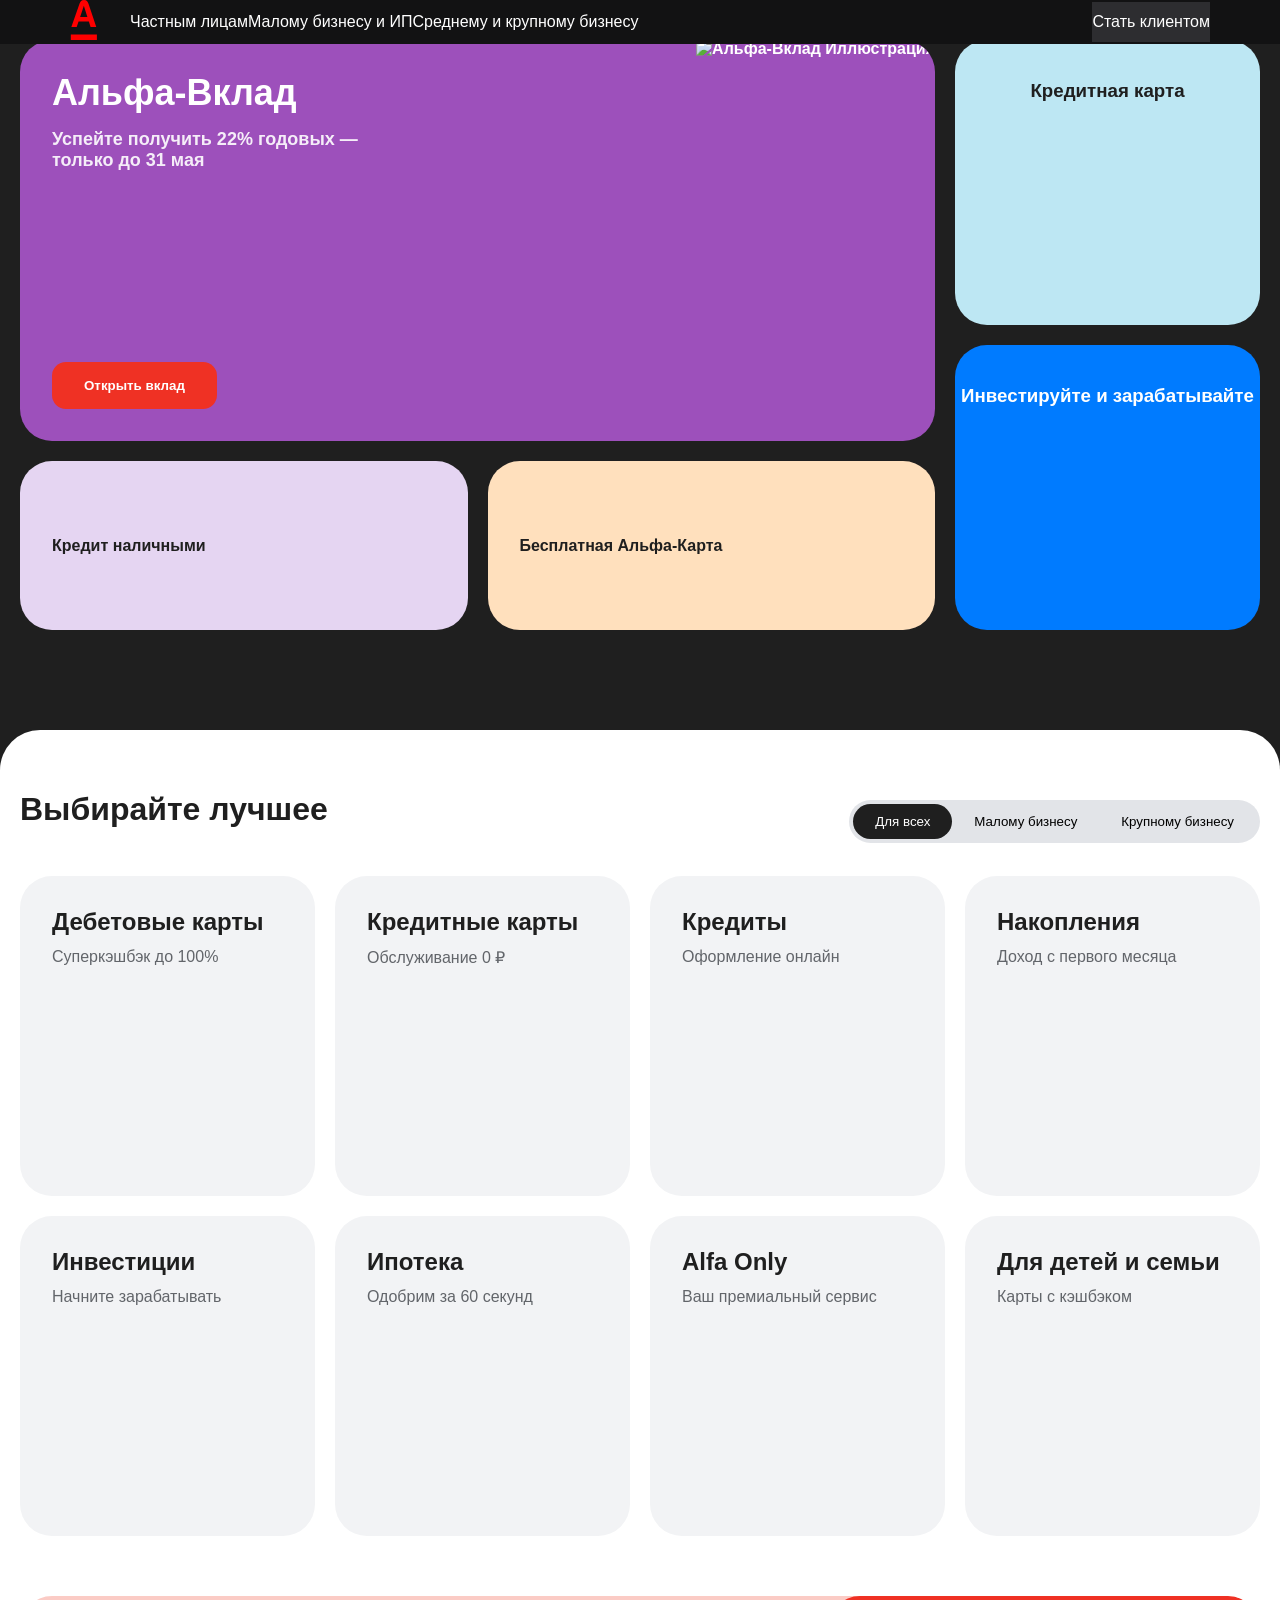
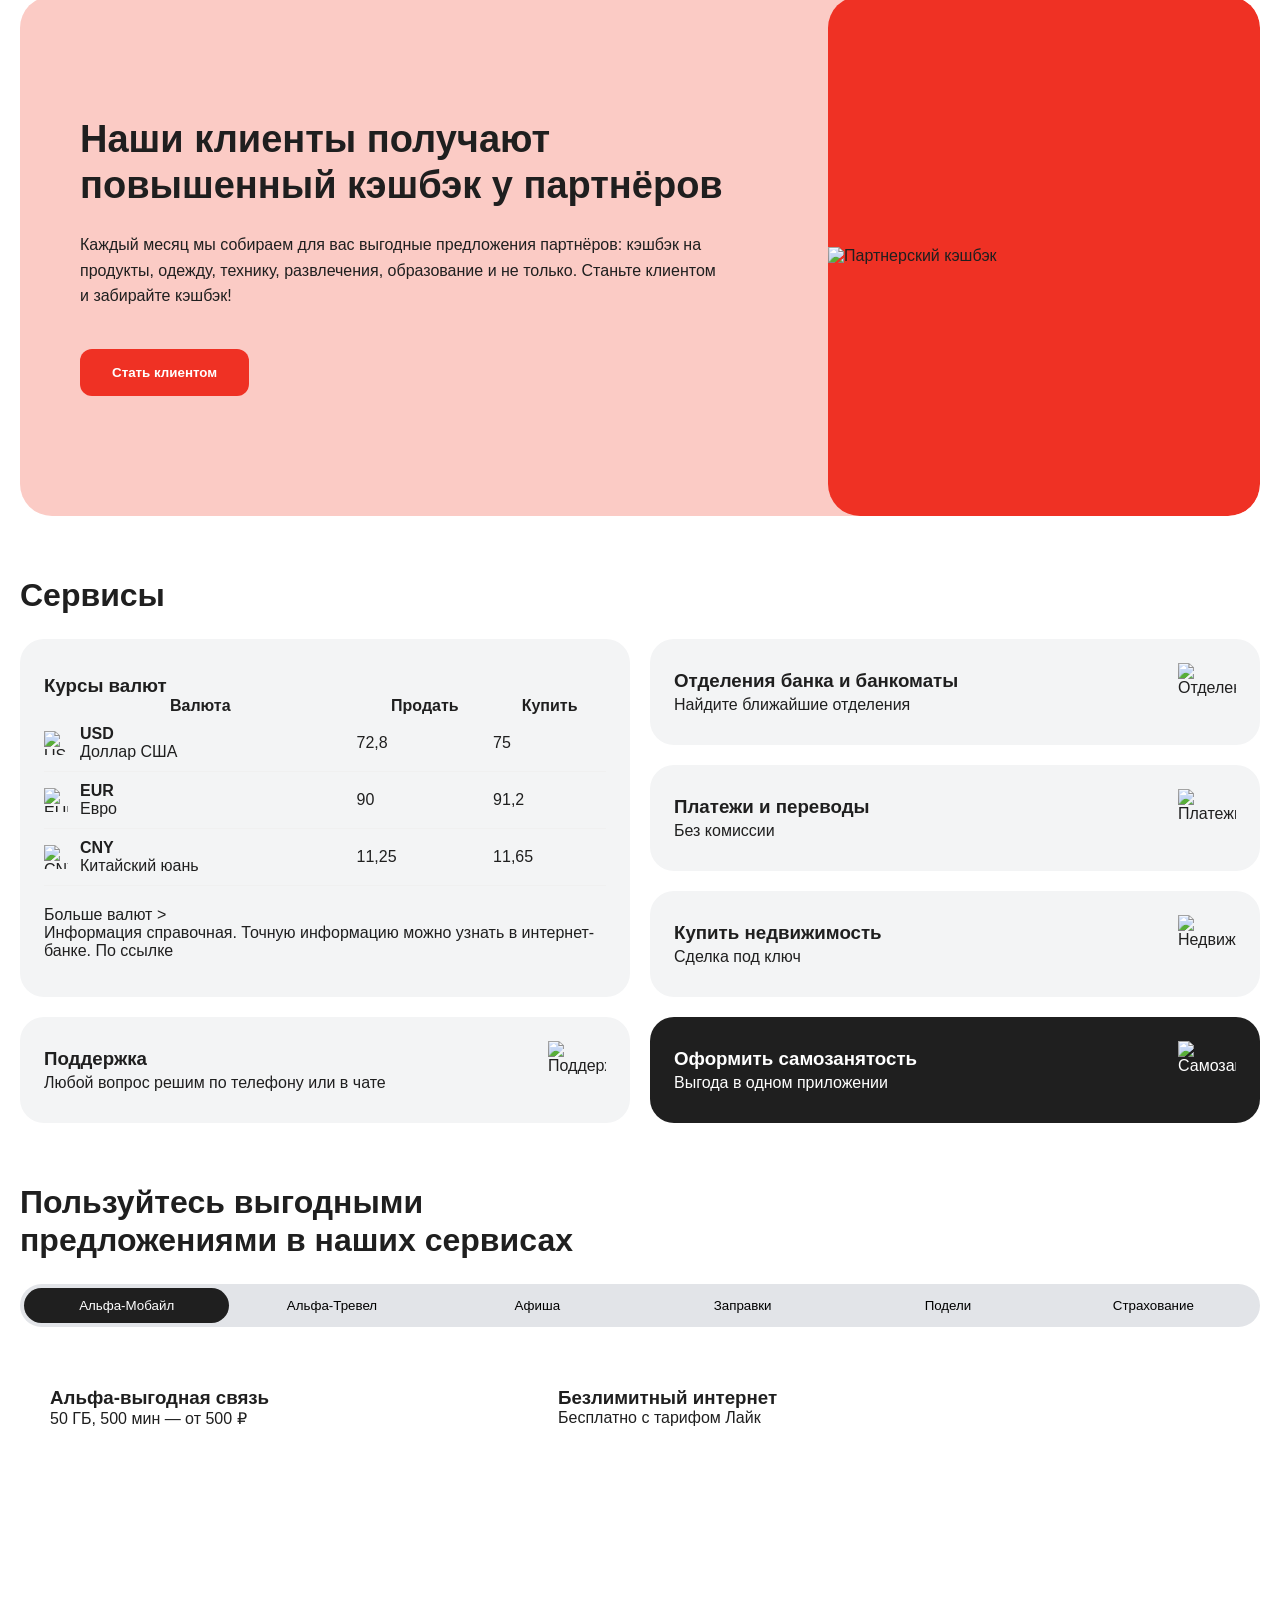
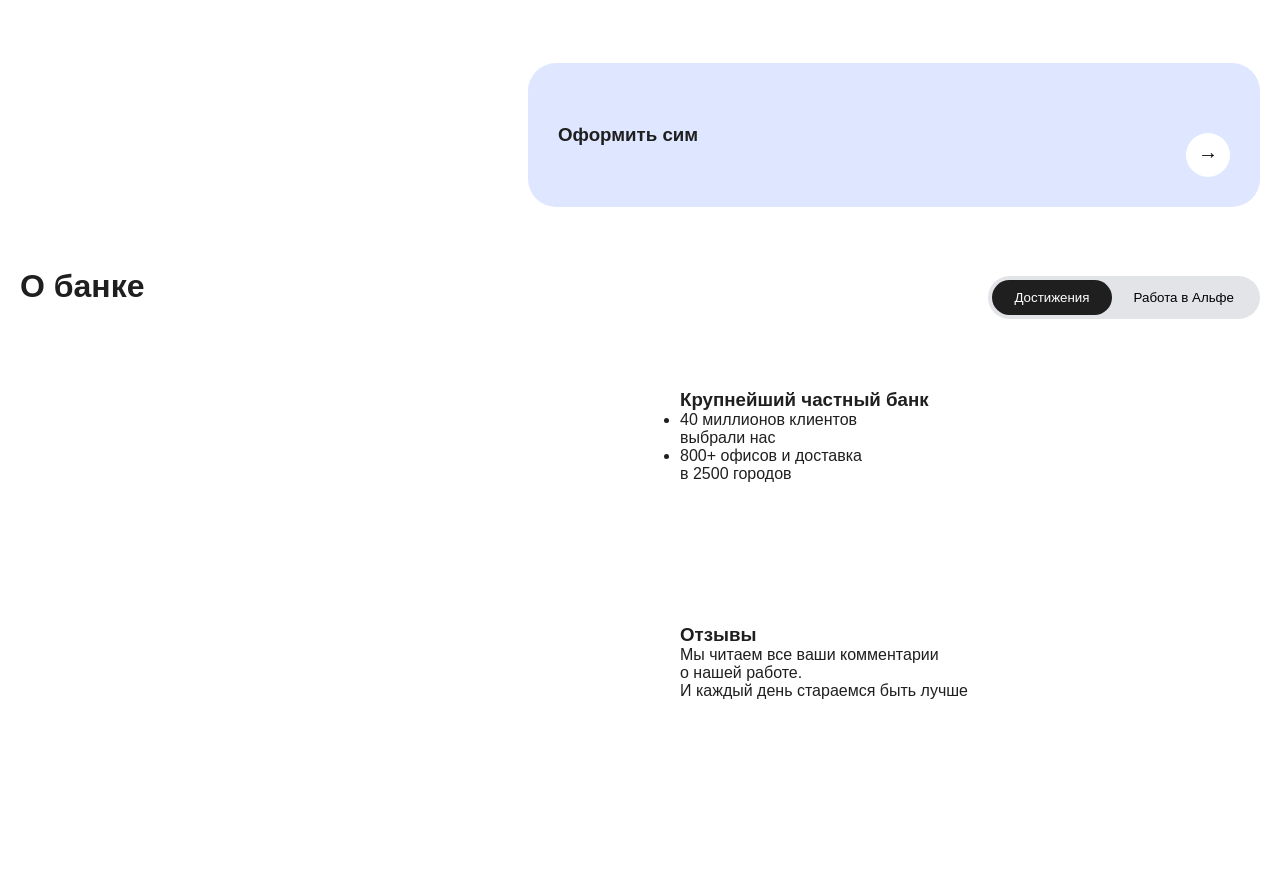
==== index.html @ e6071cfa "Add files via upload" ====
<!doctype html>
<html lang="en">

<head>
    <meta charset="UTF-8" />
    <meta name="viewport" content="width=device-width, initial-scale=1.0" />
    <title>Document</title>
    <link rel="stylesheet" href="stylesheets/style.css" />
    <script src="scripts/script.js" defer></script>
    <script src="scripts/card.js" defer></script>
</head>

<body>
    <nav>
      <div class="nav-container">
        <div class="nav-left">
          <a href="/" class="logo">
            <svg height="40" viewBox="0 0 33 50" width="28" class="n5qQXQ">
              <path
                clip-rule="evenodd"
                d="M0 49.982v-6.825h32.61v6.825H0zm11.646-28.764h9.064L16.39 7.526h-.17l-4.573 13.692h-.001zm10.587-16.22l9.615 28.887h-7.115l-2.16-6.866H9.698l-2.33 6.867H.679l10.09-28.887C11.746 2.197 12.887 0 16.559 0s4.744 2.206 5.674 4.999v-.001z"
                fill="red"
                fill-rule="evenodd"
              ></path>
            </svg>
          </a>
          <div class="menu desktop-only">
            <div class="nav-item" data-nav="private-clients">
              <p>Частным лицам</p>
            </div>
            <div class="nav-item" data-nav="small-business">
              <p>Малому бизнесу и ИП</p>
            </div>
            <div class="nav-item" data-nav="large-business">
              <p>Среднему и крупному бизнесу</p>
            </div>
          </div>
        </div>
        <div class="cta-button desktop-only">
          <p>Стать клиентом</p>
        </div>
        <!-- <div class="burger-menu mobile-only"></div> -->
      </div>
    </nav>
    <div class="dropdown">
      <div class="dropdown-container">
        <div class="titles" data-nav-titles>
          <!-- <a href=""></a> -->
        </div>
        <div class="content" data-nav-content>
          <!-- <a href=""></a> -->
        </div>
      </div>
    </div>
    <div class="overlay"></div>
    <div class="dark-section">
        <div class="main-wrapper">
            <section class="section grid-1-new">
                <div class="grid-left-part">
                    <div class="item main-banner">
                        <div class="banner-text">
                            <h1>Альфа-Вклад</h1>
                            <p>Успейте получить 22% годовых — <br> только до 31 мая</p>
                        </div>
                        <button class="btn-red-main">Открыть вклад</button>
                        <img src="photo_2026-05-16_08-52-40-Photoroom.png" alt="Альфа-Вклад Иллюстрация" class="banner-img">
                    </div>
                    <div class="bottom-row">
                        <div class="item card-cash">Кредит наличными</div>
                        <div class="item card-free">Бесплатная Альфа-Карта</div>
                    </div>
                </div>
                <div class="grid-right-part">
                    <div class="item card-credit"><h3>Кредитная карта</h3></div>
                    <div class="item card-invest"><h3>Инвестируйте и зарабатывайте</h3></div>
                </div>
            </section>
        </div>
    </div>

    <div class="light-section">
        <div class="main-wrapper">
            <section class="section block-2">
                <div class="section-header-flex">
                    <h2>Выбирайте лучшее</h2>
                    <div class="tabs" data-target="grid-2">
                        <button class="tab active" data-cat="all">Для всех</button>
                        <button class="tab" data-cat="small">Малому бизнесу</button>
                        <button class="tab" data-cat="big">Крупному бизнесу</button>
                    </div>
                </div>
                <div class="grid-8-cols" id="grid-2">
                    <div class="card-simple card-debit"><div class="card-title">Дебетовые карты</div><div class="card-subtitle">Суперкэшбэк до 100%</div></div>
                    <div class="card-simple card-credit-cards"><div class="card-title">Кредитные карты</div><div class="card-subtitle">Обслуживание 0 ₽</div></div>
                    <div class="card-simple card-loans"><div class="card-title">Кредиты</div><div class="card-subtitle">Оформление онлайн</div></div>
                    <div class="card-simple card-savings"><div class="card-title">Накопления</div><div class="card-subtitle">Доход с первого месяца</div></div>
                    <div class="card-simple card-investments"><div class="card-title">Инвестиции</div><div class="card-subtitle">Начните зарабатывать</div></div>
                    <div class="card-simple card-mortgage"><div class="card-title">Ипотека</div><div class="card-subtitle">Одобрим за 60 секунд</div></div>
                    <div class="card-simple card-only"><div class="card-title">Alfa Only</div><div class="card-subtitle">Ваш премиальный сервис</div></div>
                    <div class="card-simple card-family"><div class="card-title">Для детей и семьи</div><div class="card-subtitle">Карты с кэшбэком</div></div>
                </div>
            </section>

            <section class="section block-3">
                <div class="promo-box-stretched">
                    <div class="promo-info">
                        <h2>Наши клиенты получают повышенный кэшбэк у партнёров</h2>
                        <p>Каждый месяц мы собираем для вас выгодные предложения партнёров: кэшбэк на продукты, одежду, технику, развлечения, образование и не только. Станьте клиентом и забирайте кэшбэк!</p>
                        <button class="btn-red">Стать клиентом</button>
                    </div>
                    <div class="promo-img-container">
                        <img src="photo_2026-05-16_09-00-25.png" alt="Партнерский кэшбэк" class="promo-img">
                    </div>
                </div>
            </section>

            <section class="section block-4">
                <h2>Сервисы</h2>
                <div class="services-container">
                    <div class="services-left">
                        <div class="service-card exchange-rates">
                            <h3>Курсы валют</h3>
                            <table class="rates-table">
                                <thead><tr><th>Валюта</th><th>Продать</th><th>Купить</th></tr></thead>
                                <tbody>
                                    <tr>
                                        <td>
                                            <div class="currency-container">
                                                <img src="usa.png" alt="USA Flag" class="flag-img">
                                                <div><strong>USD</strong><br><span>Доллар США</span></div>
                                            </div>
                                        </td>
                                        <td>72,8</td>
                                        <td>75</td>
                                    </tr>
                                    <tr>
                                        <td>
                                            <div class="currency-container">
                                                <img src="eur.png" alt="EUR Flag" class="flag-img">
                                                <div><strong>EUR</strong><br><span>Евро</span></div>
                                            </div>
                                        </td>
                                        <td>90</td>
                                        <td>91,2</td>
                                    </tr>
                                    <tr>
                                        <td>
                                            <div class="currency-container">
                                                <img src="cny.png" alt="CNY Flag" class="flag-img">
                                                <div><strong>CNY</strong><br><span>Китайский юань</span></td><td>11,25</td><td>11,65</td></tr>
                                </tbody>
                            </table>
                            <a href="#" class="more-link">Больше валют ></a>
                            <p class="rates-info">Информация справочная. Точную информацию можно узнать в интернет-банке. <a href="#">По ссылке</a></p>
                        </div>
                        <div class="service-card support-card info-inline-card">
                            <div class="card-text-wrapper">
                                <h3>Поддержка</h3>
                                <p>Любой вопрос решим по телефону или в чате</p>
                            </div>
                            <img src="https://alfabank.servicecdn.ru/site-upload/3b/91/5227/D_CardPromo_58x58_211223.png" alt="Поддержка" class="service-icon-img">
                        </div>
                    </div>
                    <div class="services-right">
                        <div class="service-card flat-card info-inline-card">
                            <div class="card-text-wrapper">
                                <h3>Отделения банка и банкоматы</h3>
                                <p>Найдите ближайшие отделения</p>
                            </div>
                            <img src="https://alfabank.servicecdn.ru/site-upload/7a/fc/5227/D_CardPromo_58x58_211223_2.png" alt="Отделения" class="service-icon-img">
                        </div>
                        <div class="service-card flat-card info-inline-card">
                            <div class="card-text-wrapper">
                                <h3>Платежи и переводы</h3>
                                <p>Без комиссии</p>
                            </div>
                            <img src="https://alfabank.servicecdn.ru/site-upload/5b/13/1449/D_CardPromo_58x58_070324.png" alt="Платежи" class="service-icon-img">
                        </div>
                        <div class="service-card flat-card info-inline-card">
                            <div class="card-text-wrapper">
                                <h3>Купить недвижимость</h3>
                                <p>Сделка под ключ</p>
                            </div>
                            <img src="https://alfabank.servicecdn.ru/site-upload/52/47/1449/D_CardPromo_58x58_071123.png" alt="Недвижимость" class="service-icon-img">
                        </div>
                        <div class="service-card flat-card dark-card info-inline-card">
                            <div class="card-text-wrapper">
                                <h3>Оформить самозанятость</h3>
                                <p>Выгода в одном приложении</p>
                            </div>
                            <img src="https://alfabank.servicecdn.ru/site-upload/12/ec/1449/D_CardPromo_58x58_21082205.png" alt="Самозанятость" class="service-icon-img">
                        </div>
                    </div>
                </div>
            </section>

            <section class="section block-5">
                <h2>Пользуйтесь выгодными <br> предложениями в наших сервисах</h2>
                <div class="tabs tabs-fullwidth" data-target="offers-dynamic">
                    <button class="tab active" data-cat="mobile">Альфа-Мобайл</button>
                    <button class="tab" data-cat="travel">Альфа-Тревел</button>
                    <button class="tab" data-cat="afisha">Афиша</button>
                    <button class="tab" data-cat="fuel">Заправки</button>
                    <button class="tab" data-cat="podeli">Подели</button>
                    <button class="tab" data-cat="insurance">Страхование</button>
                </div>
                <div id="offers-dynamic" class="offers-grid-container"></div>
            </section>

            <section class="section block-6">
                <div class="section-header-flex">
                    <h2>О банке</h2>
                    <div class="tabs" data-target="about-dynamic">
                        <button class="tab active" data-cat="achievements">Достижения</button>
                        <button class="tab" data-cat="jobs">Работа в Альфе</button>
                    </div>
                </div>
                <div id="about-dynamic" class="about-grid-container"></div>
            </section>
        </div>
    </div>
</body>

</html>
---- stylesheets/style.css ----
@import "reset.css";
@import "fonts.css";
@import "base.css";
@import "adaptive.css";
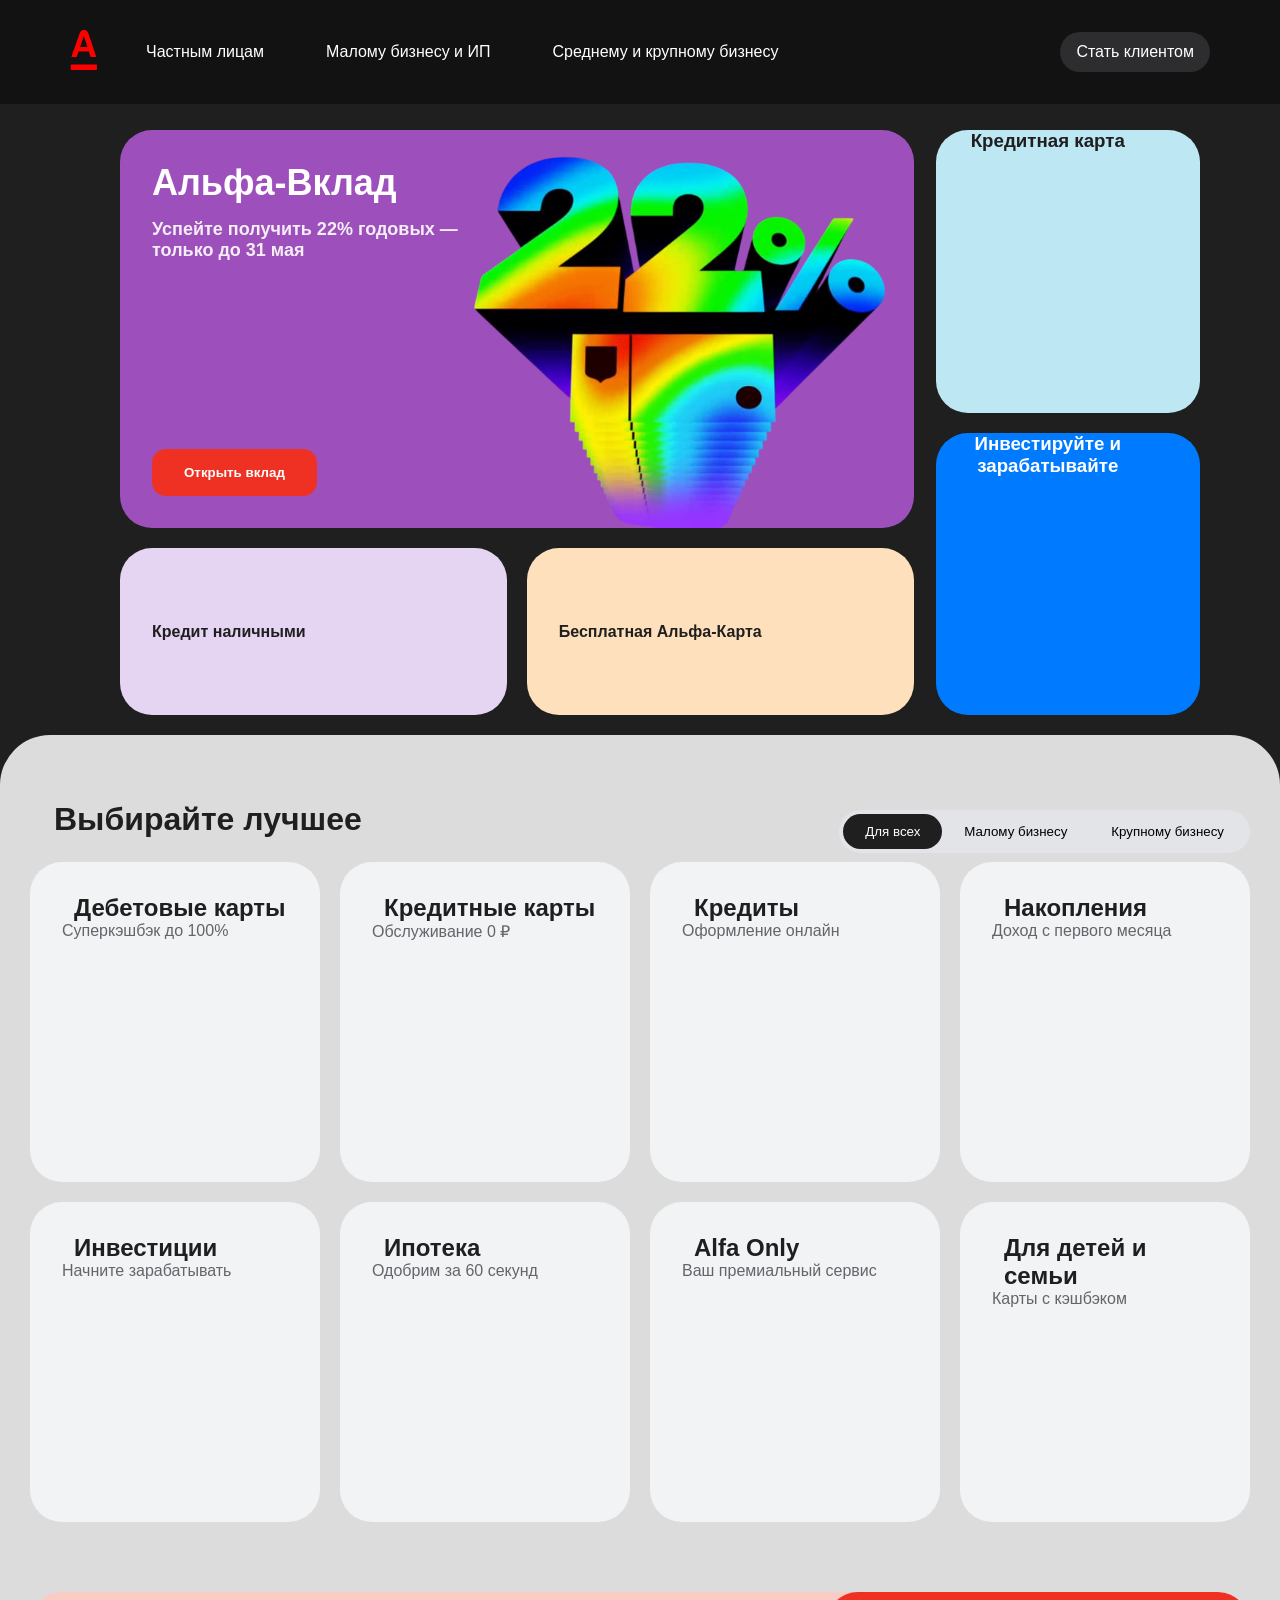
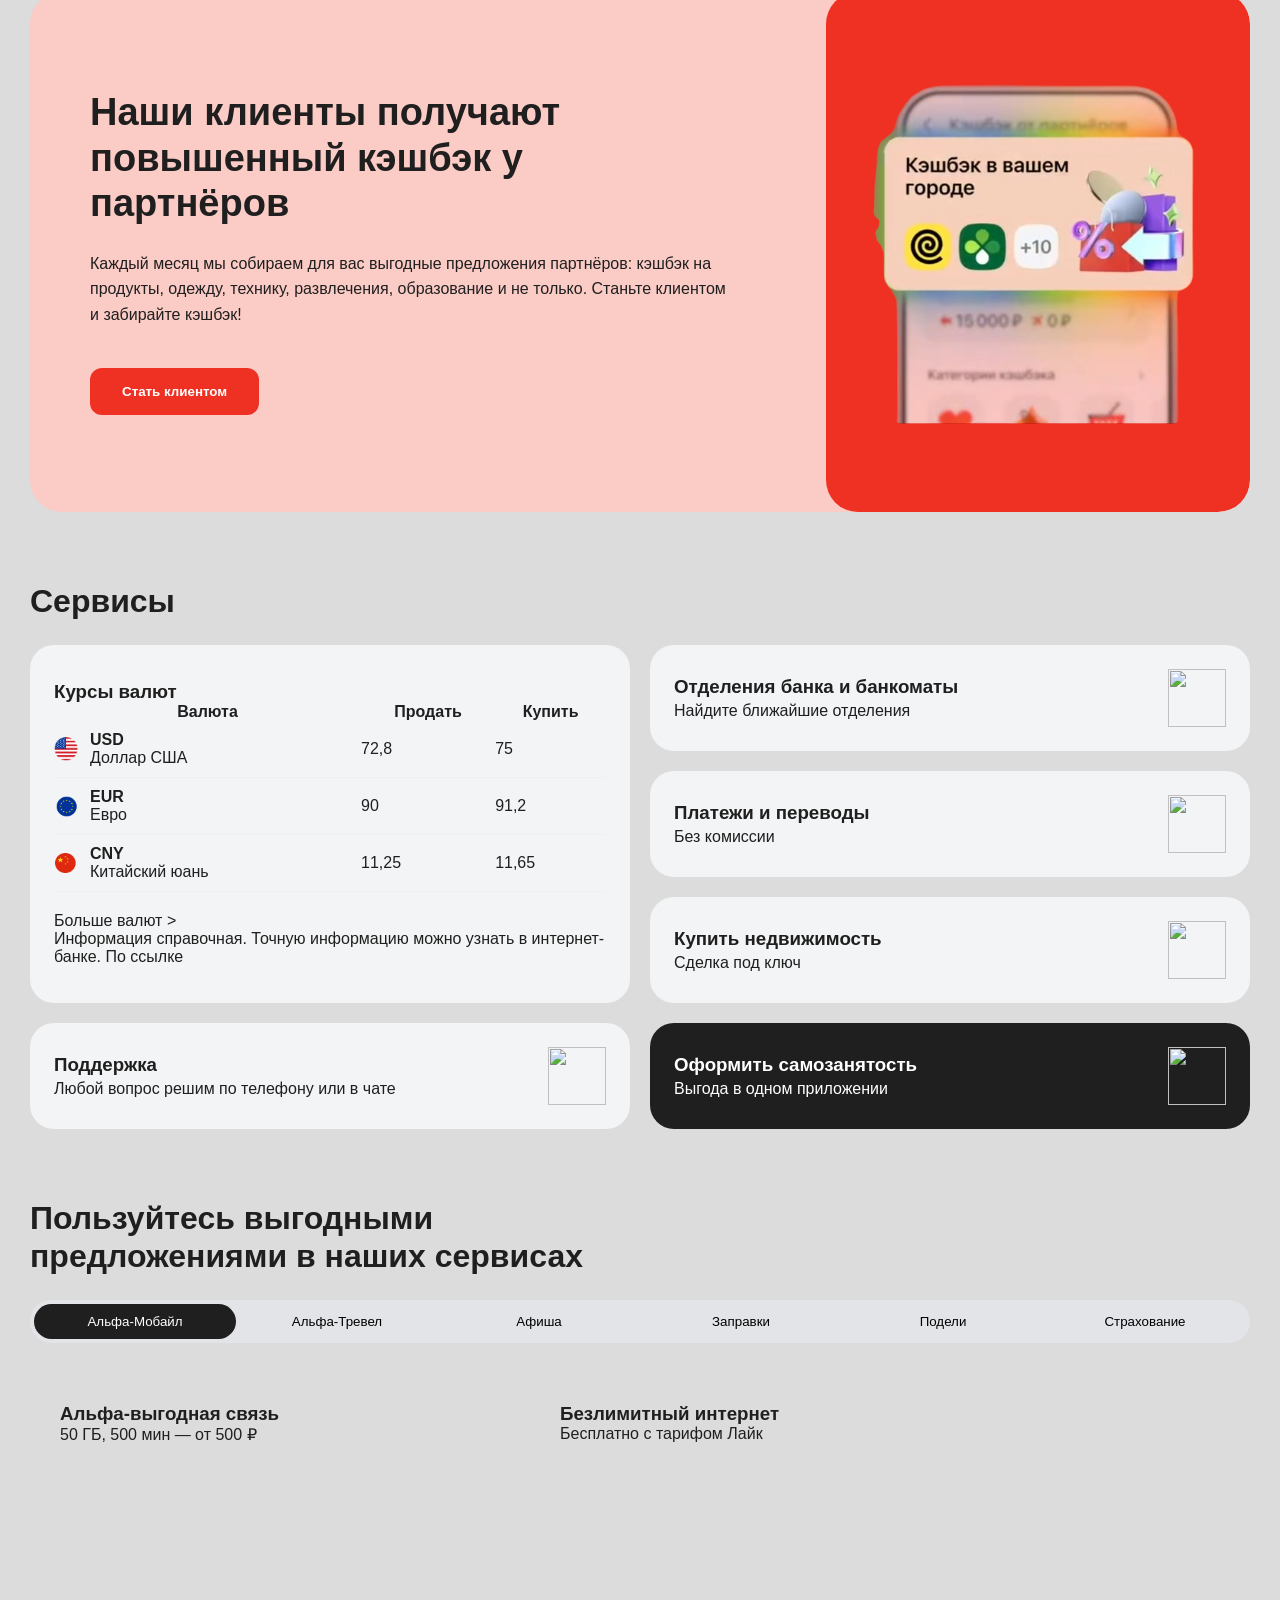
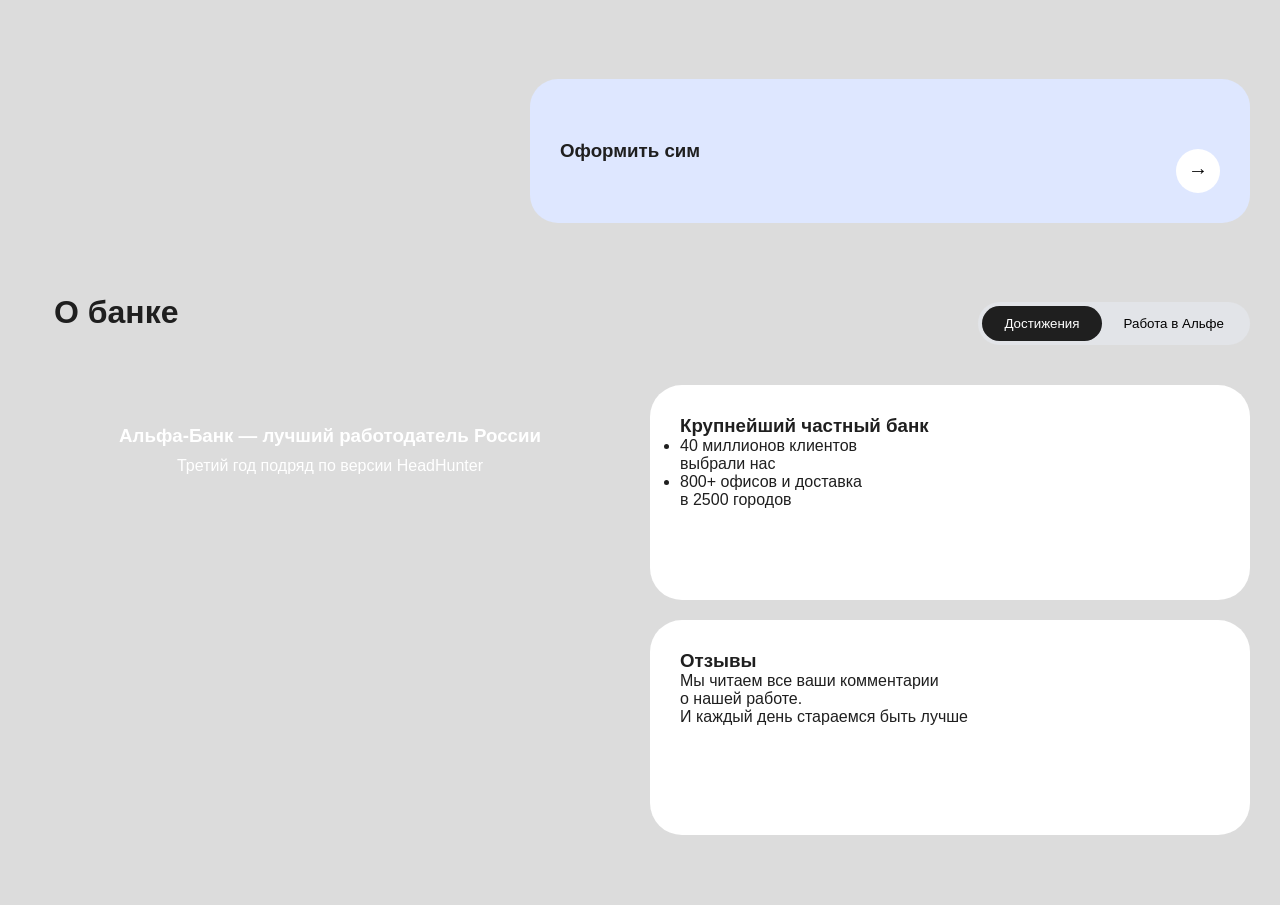
==== commit 88f4a737: "Add files via upload" ====
--- a/index.html
+++ b/index.html
@@ -12,121 +12,150 @@
 
 <body>
     <nav>
-      <div class="nav-container">
-        <div class="nav-left">
-          <a href="/" class="logo">
-            <svg height="40" viewBox="0 0 33 50" width="28" class="n5qQXQ">
-              <path
-                clip-rule="evenodd"
-                d="M0 49.982v-6.825h32.61v6.825H0zm11.646-28.764h9.064L16.39 7.526h-.17l-4.573 13.692h-.001zm10.587-16.22l9.615 28.887h-7.115l-2.16-6.866H9.698l-2.33 6.867H.679l10.09-28.887C11.746 2.197 12.887 0 16.559 0s4.744 2.206 5.674 4.999v-.001z"
-                fill="red"
-                fill-rule="evenodd"
-              ></path>
-            </svg>
-          </a>
-          <div class="menu desktop-only">
-            <div class="nav-item" data-nav="private-clients">
-              <p>Частным лицам</p>
-            </div>
-            <div class="nav-item" data-nav="small-business">
-              <p>Малому бизнесу и ИП</p>
-            </div>
-            <div class="nav-item" data-nav="large-business">
-              <p>Среднему и крупному бизнесу</p>
-            </div>
-          </div>
-        </div>
-        <div class="cta-button desktop-only">
-          <p>Стать клиентом</p>
-        </div>
-        <!-- <div class="burger-menu mobile-only"></div> -->
-      </div>
+        <div class="nav-container">
+            <div class="nav-left">
+                <a href="/" class="logo">
+                    <svg height="40" viewBox="0 0 33 50" width="28" class="n5qQXQ">
+                        <path clip-rule="evenodd"
+                            d="M0 49.982v-6.825h32.61v6.825H0zm11.646-28.764h9.064L16.39 7.526h-.17l-4.573 13.692h-.001zm10.587-16.22l9.615 28.887h-7.115l-2.16-6.866H9.698l-2.33 6.867H.679l10.09-28.887C11.746 2.197 12.887 0 16.559 0s4.744 2.206 5.674 4.999v-.001z"
+                            fill="red" fill-rule="evenodd"></path>
+                    </svg>
+                </a>
+                <div class="menu desktop-only">
+                    <div class="nav-item" data-nav="private-clients">
+                        <p>Частным лицам</p>
+                    </div>
+                    <div class="nav-item" data-nav="small-business">
+                        <p>Малому бизнесу и ИП</p>
+                    </div>
+                    <div class="nav-item" data-nav="large-business">
+                        <p>Среднему и крупному бизнесу</p>
+                    </div>
+                </div>
+            </div>
+            <div class="cta-button desktop-only">
+                <p>Стать клиентом</p>
+            </div>
+        </div>
     </nav>
     <div class="dropdown">
-      <div class="dropdown-container">
-        <div class="titles" data-nav-titles>
-          <!-- <a href=""></a> -->
-        </div>
-        <div class="content" data-nav-content>
-          <!-- <a href=""></a> -->
-        </div>
-      </div>
+        <div class="dropdown-container">
+            <div class="titles" data-nav-titles>
+            </div>
+            <div class="content" data-nav-content>
+            </div>
+        </div>
     </div>
     <div class="overlay"></div>
-    <div class="dark-section">
-        <div class="main-wrapper">
-            <section class="section grid-1-new">
-                <div class="grid-left-part">
-                    <div class="item main-banner">
-                        <div class="banner-text">
+    <div class="section_black">
+        <div class="wrapp">
+            <section class="section first_gr">
+                <div class="left_gr">
+                    <div class="item banner_big">
+                        <div class="banner_container">
                             <h1>Альфа-Вклад</h1>
                             <p>Успейте получить 22% годовых — <br> только до 31 мая</p>
                         </div>
-                        <button class="btn-red-main">Открыть вклад</button>
-                        <img src="photo_2026-05-16_08-52-40-Photoroom.png" alt="Альфа-Вклад Иллюстрация" class="banner-img">
-                    </div>
-                    <div class="bottom-row">
-                        <div class="item card-cash">Кредит наличными</div>
-                        <div class="item card-free">Бесплатная Альфа-Карта</div>
-                    </div>
-                </div>
-                <div class="grid-right-part">
-                    <div class="item card-credit"><h3>Кредитная карта</h3></div>
-                    <div class="item card-invest"><h3>Инвестируйте и зарабатывайте</h3></div>
+                        <button class="main_btn">Открыть вклад</button>
+                        <img src="assets/images/22%.png" alt="" class="img_bann">
+                    </div>
+                    <div class="bottom_part">
+                        <div class="item cash_card">Кредит наличными</div>
+                        <div class="item free_card">Бесплатная Альфа-Карта</div>
+                    </div>
+                </div>
+                <div class="right_gr">
+                    <div class="item credit_card">
+                        <h3>Кредитная карта</h3>
+                    </div>
+                    <div class="item invest_card">
+                        <h3>Инвестируйте и зарабатывайте</h3>
+                    </div>
                 </div>
             </section>
         </div>
     </div>
 
-    <div class="light-section">
-        <div class="main-wrapper">
-            <section class="section block-2">
-                <div class="section-header-flex">
+    <div class="section_white">
+        <div class="wrapp">
+            <section class="section second_bl">
+                <div class="header_section">
                     <h2>Выбирайте лучшее</h2>
-                    <div class="tabs" data-target="grid-2">
-                        <button class="tab active" data-cat="all">Для всех</button>
-                        <button class="tab" data-cat="small">Малому бизнесу</button>
-                        <button class="tab" data-cat="big">Крупному бизнесу</button>
-                    </div>
-                </div>
-                <div class="grid-8-cols" id="grid-2">
-                    <div class="card-simple card-debit"><div class="card-title">Дебетовые карты</div><div class="card-subtitle">Суперкэшбэк до 100%</div></div>
-                    <div class="card-simple card-credit-cards"><div class="card-title">Кредитные карты</div><div class="card-subtitle">Обслуживание 0 ₽</div></div>
-                    <div class="card-simple card-loans"><div class="card-title">Кредиты</div><div class="card-subtitle">Оформление онлайн</div></div>
-                    <div class="card-simple card-savings"><div class="card-title">Накопления</div><div class="card-subtitle">Доход с первого месяца</div></div>
-                    <div class="card-simple card-investments"><div class="card-title">Инвестиции</div><div class="card-subtitle">Начните зарабатывать</div></div>
-                    <div class="card-simple card-mortgage"><div class="card-title">Ипотека</div><div class="card-subtitle">Одобрим за 60 секунд</div></div>
-                    <div class="card-simple card-only"><div class="card-title">Alfa Only</div><div class="card-subtitle">Ваш премиальный сервис</div></div>
-                    <div class="card-simple card-family"><div class="card-title">Для детей и семьи</div><div class="card-subtitle">Карты с кэшбэком</div></div>
-                </div>
-            </section>
-
-            <section class="section block-3">
-                <div class="promo-box-stretched">
-                    <div class="promo-info">
+                    <div class="tabs" data-target="second_gr">
+                        <button class="tab active" data-cat="all_business">Для всех</button>
+                        <button class="tab" data-cat="small_business">Малому бизнесу</button>
+                        <button class="tab" data-cat="big_business">Крупному бизнесу</button>
+                    </div>
+                </div>
+                <div class="big_gr" id="second_gr">
+                    <div class="simp_card debit">
+                        <div class="title_cards">Дебетовые карты</div>
+                        <div class="subtitle_cards">Суперкэшбэк до 100%</div>
+                    </div>
+                    <div class="simp_card credit_cards">
+                        <div class="title_cards">Кредитные карты</div>
+                        <div class="subtitle_cards">Обслуживание 0 ₽</div>
+                    </div>
+                    <div class="simp_card loans">
+                        <div class="title_cards">Кредиты</div>
+                        <div class="subtitle_cards">Оформление онлайн</div>
+                    </div>
+                    <div class="simp_card save">
+                        <div class="title_cards">Накопления</div>
+                        <div class="subtitle_cards">Доход с первого месяца</div>
+                    </div>
+                    <div class="simp_card investment">
+                        <div class="title_cards">Инвестиции</div>
+                        <div class="subtitle_cards">Начните зарабатывать</div>
+                    </div>
+                    <div class="simp_card gage">
+                        <div class="title_cards">Ипотека</div>
+                        <div class="subtitle_cards">Одобрим за 60 секунд</div>
+                    </div>
+                    <div class="simp_card alone_card">
+                        <div class="title_cards">Alfa Only</div>
+                        <div class="subtitle_cards">Ваш премиальный сервис</div>
+                    </div>
+                    <div class="simp_card family">
+                        <div class="title_cards">Для детей и семьи</div>
+                        <div class="subtitle_cards">Карты с кэшбэком</div>
+                    </div>
+                </div>
+            </section>
+
+            <section class="section third_bl">
+                <div class="promo__">
+                    <div class="inf_prom">
                         <h2>Наши клиенты получают повышенный кэшбэк у партнёров</h2>
-                        <p>Каждый месяц мы собираем для вас выгодные предложения партнёров: кэшбэк на продукты, одежду, технику, развлечения, образование и не только. Станьте клиентом и забирайте кэшбэк!</p>
-                        <button class="btn-red">Стать клиентом</button>
-                    </div>
-                    <div class="promo-img-container">
-                        <img src="photo_2026-05-16_09-00-25.png" alt="Партнерский кэшбэк" class="promo-img">
-                    </div>
-                </div>
-            </section>
-
-            <section class="section block-4">
+                        <p>Каждый месяц мы собираем для вас выгодные предложения партнёров: кэшбэк на продукты, одежду,
+                            технику, развлечения, образование и не только. Станьте клиентом и забирайте кэшбэк!</p>
+                        <button class="an_red_btn">Стать клиентом</button>
+                    </div>
+                    <div class="img_promos">
+                        <img src="assets/images/cashback.png" alt="" class="img_prom">
+                    </div>
+                </div>
+            </section>
+
+            <section class="section fourth_bl">
                 <h2>Сервисы</h2>
-                <div class="services-container">
-                    <div class="services-left">
-                        <div class="service-card exchange-rates">
+                <div class="services">
+                    <div class="serv_left_part">
+                        <div class="serv_card rates">
                             <h3>Курсы валют</h3>
-                            <table class="rates-table">
-                                <thead><tr><th>Валюта</th><th>Продать</th><th>Купить</th></tr></thead>
+                            <table class="tablica_rates">
+                                <thead>
+                                    <tr>
+                                        <th>Валюта</th>
+                                        <th>Продать</th>
+                                        <th>Купить</th>
+                                    </tr>
+                                </thead>
                                 <tbody>
                                     <tr>
                                         <td>
-                                            <div class="currency-container">
-                                                <img src="usa.png" alt="USA Flag" class="flag-img">
+                                            <div class="currency">
+                                                <img src="assets/images/usa.png" alt="" class="curr_img">
                                                 <div><strong>USD</strong><br><span>Доллар США</span></div>
                                             </div>
                                         </td>
@@ -135,8 +164,8 @@
                                     </tr>
                                     <tr>
                                         <td>
-                                            <div class="currency-container">
-                                                <img src="eur.png" alt="EUR Flag" class="flag-img">
+                                            <div class="currency">
+                                                <img src="assets/images/eur.png" alt="" class="curr_img">
                                                 <div><strong>EUR</strong><br><span>Евро</span></div>
                                             </div>
                                         </td>
@@ -145,77 +174,87 @@
                                     </tr>
                                     <tr>
                                         <td>
-                                            <div class="currency-container">
-                                                <img src="cny.png" alt="CNY Flag" class="flag-img">
-                                                <div><strong>CNY</strong><br><span>Китайский юань</span></td><td>11,25</td><td>11,65</td></tr>
+                                            <div class="currency">
+                                                <img src="assets/images/cny.png" alt="" class="curr_img">
+                                                <div><strong>CNY</strong><br><span>Китайский юань</span>
+                                        </td>
+                                        <td>11,25</td>
+                                        <td>11,65</td>
+                                    </tr>
                                 </tbody>
                             </table>
-                            <a href="#" class="more-link">Больше валют ></a>
-                            <p class="rates-info">Информация справочная. Точную информацию можно узнать в интернет-банке. <a href="#">По ссылке</a></p>
-                        </div>
-                        <div class="service-card support-card info-inline-card">
-                            <div class="card-text-wrapper">
+                            <a href="#" class="links">Больше валют ></a>
+                            <p class="rates_information">Информация справочная. Точную информацию можно узнать в
+                                интернет-банке. <a href="#">По ссылке</a></p>
+                        </div>
+                        <div class="serv_card supp_card inline_card">
+                            <div class="text_wrapp">
                                 <h3>Поддержка</h3>
                                 <p>Любой вопрос решим по телефону или в чате</p>
                             </div>
-                            <img src="https://alfabank.servicecdn.ru/site-upload/3b/91/5227/D_CardPromo_58x58_211223.png" alt="Поддержка" class="service-icon-img">
-                        </div>
-                    </div>
-                    <div class="services-right">
-                        <div class="service-card flat-card info-inline-card">
-                            <div class="card-text-wrapper">
+                            <img src="https://alfabank.servicecdn.ru/site-upload/3b/91/5227/D_CardPromo_58x58_211223.png"
+                                alt="" class="serv_icon">
+                        </div>
+                    </div>
+                    <div class="serv_right_part">
+                        <div class="serv_card house_card inline_card">
+                            <div class="text_wrapp">
                                 <h3>Отделения банка и банкоматы</h3>
                                 <p>Найдите ближайшие отделения</p>
                             </div>
-                            <img src="https://alfabank.servicecdn.ru/site-upload/7a/fc/5227/D_CardPromo_58x58_211223_2.png" alt="Отделения" class="service-icon-img">
-                        </div>
-                        <div class="service-card flat-card info-inline-card">
-                            <div class="card-text-wrapper">
+                            <img src="https://alfabank.servicecdn.ru/site-upload/7a/fc/5227/D_CardPromo_58x58_211223_2.png"
+                                alt="" class="serv_icon">
+                        </div>
+                        <div class="serv_card house_card inline_card">
+                            <div class="text_wrapp">
                                 <h3>Платежи и переводы</h3>
                                 <p>Без комиссии</p>
                             </div>
-                            <img src="https://alfabank.servicecdn.ru/site-upload/5b/13/1449/D_CardPromo_58x58_070324.png" alt="Платежи" class="service-icon-img">
-                        </div>
-                        <div class="service-card flat-card info-inline-card">
-                            <div class="card-text-wrapper">
+                            <img src="https://alfabank.servicecdn.ru/site-upload/5b/13/1449/D_CardPromo_58x58_070324.png"
+                                alt="" class="serv_icon">
+                        </div>
+                        <div class="serv_card house_card inline_card">
+                            <div class="text_wrapp">
                                 <h3>Купить недвижимость</h3>
                                 <p>Сделка под ключ</p>
                             </div>
-                            <img src="https://alfabank.servicecdn.ru/site-upload/52/47/1449/D_CardPromo_58x58_071123.png" alt="Недвижимость" class="service-icon-img">
-                        </div>
-                        <div class="service-card flat-card dark-card info-inline-card">
-                            <div class="card-text-wrapper">
+                            <img src="https://alfabank.servicecdn.ru/site-upload/52/47/1449/D_CardPromo_58x58_071123.png"
+                                alt="" class="serv_icon">
+                        </div>
+                        <div class="serv_card house_card black_card inline_card">
+                            <div class="text_wrapp">
                                 <h3>Оформить самозанятость</h3>
                                 <p>Выгода в одном приложении</p>
                             </div>
-                            <img src="https://alfabank.servicecdn.ru/site-upload/12/ec/1449/D_CardPromo_58x58_21082205.png" alt="Самозанятость" class="service-icon-img">
-                        </div>
-                    </div>
-                </div>
-            </section>
-
-            <section class="section block-5">
+                            <img src="https://alfabank.servicecdn.ru/site-upload/12/ec/1449/D_CardPromo_58x58_21082205.png"
+                                alt="" class="serv_icon">
+                        </div>
+                    </div>
+                </div>
+            </section>
+
+            <section class="section fifth_bl">
                 <h2>Пользуйтесь выгодными <br> предложениями в наших сервисах</h2>
-                <div class="tabs tabs-fullwidth" data-target="offers-dynamic">
+                <div class="tabs full_tab" data-target="offers_cool">
                     <button class="tab active" data-cat="mobile">Альфа-Мобайл</button>
                     <button class="tab" data-cat="travel">Альфа-Тревел</button>
                     <button class="tab" data-cat="afisha">Афиша</button>
                     <button class="tab" data-cat="fuel">Заправки</button>
-                    <button class="tab" data-cat="podeli">Подели</button>
+                    <button class="tab" data-cat="split">Подели</button>
                     <button class="tab" data-cat="insurance">Страхование</button>
                 </div>
-                <div id="offers-dynamic" class="offers-grid-container"></div>
-            </section>
-
-            <section class="section block-6">
-                <div class="section-header-flex">
+                <div id="offers_cool" class="offers_gr"></div>
+            </section>
+
+            <section class="section sixth_bl">
+                <div class="header_section">
                     <h2>О банке</h2>
-                    <div class="tabs" data-target="about-dynamic">
-                        <button class="tab active" data-cat="achievements">Достижения</button>
-                        <button class="tab" data-cat="jobs">Работа в Альфе</button>
-                    </div>
-                </div>
-                <div id="about-dynamic" class="about-grid-container"></div>
+                    <div class="tabs" data-target="about_cool">
+                        <button class="tab active" data-cat="alfa_achievements">Достижения</button>
+                        <button class="tab" data-cat="alfa_jobs">Работа в Альфе</button>
+                    </div>
+                </div>
+                <div id="about_cool" class="about_gr"></div>
             </section>
         </div>
     </div>
